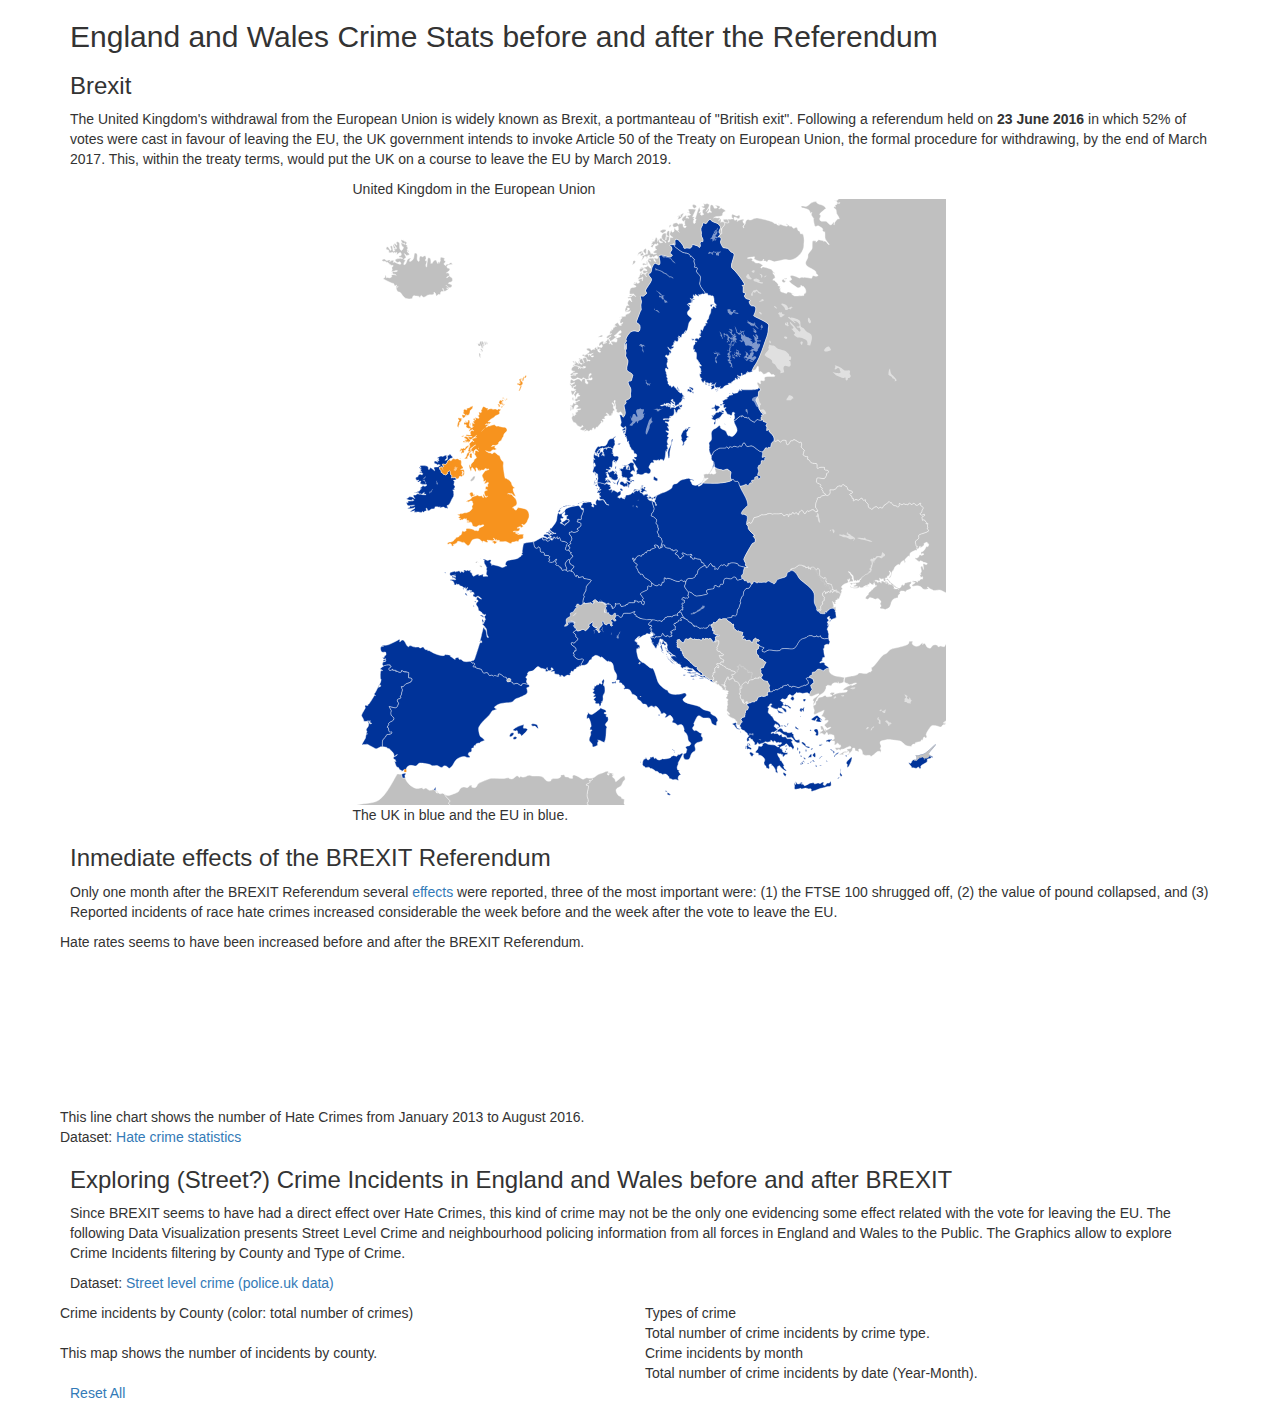
==== index3.html @ fe30524f "Improve history line" ====
<!DOCTYPE html>
<html lang="en">
<head>
<title> England and Wales Crime Stats before and after the BREXIT Referendum </title>

<meta charset="UTF-8">

<link rel="stylesheet" href="https://maxcdn.bootstrapcdn.com/bootstrap/3.3.7/css/bootstrap.min.css" integrity="sha384-BVYiiSIFeK1dGmJRAkycuHAHRg32OmUcww7on3RYdg4Va+PmSTsz/K68vbdEjh4u" crossorigin="anonymous">
<link rel="stylesheet" href="css/libs/dc.css"/>
<link rel="stylesheet" href="libs/keen-dashboard/keen-dashboards.css"/>
<link rel="stylesheet" href="/css/brexit.css"/>
</head>

<body class="">
<style>
#crime-types-chart text{
    fill: black;
}

div[class^="col-"] {
  padding-left: 5px;
  padding-right: 5px;
}
</style>
<div class="container">

    <h2>England and Wales Crime Stats before and after the Referendum</h2>

    <h3>Brexit</h3>

    <p>
    The United Kingdom's withdrawal from the European Union is widely known as Brexit, a portmanteau of "British exit". Following a referendum held on <b>23 June 2016</b> in which 52% of votes were cast in favour of leaving the EU, the UK government intends to invoke Article 50 of the Treaty on European Union, the formal procedure for withdrawing, by the end of March 2017. This, within the treaty terms, would put the UK on a course to leave the EU by March 2019.
    </p>
    
    <div class="row">
    <div class="col-md-6 col-md-offset-3 chart-wrapper">
        <div class="chart-title">
            United Kingdom in the European Union
        </div>
        <div >
            <img src="img/UK_location_in_the_EU_2016.svg" alt="Brexit image" style="">        
        </div>
        <div class="chart-notes">
            The UK in blue and the EU in blue.
        </div>
    </div>
    </div>
    
    <h3> Inmediate effects of the BREXIT Referendum</h3>

    <p>
    Only one month after the BREXIT Referendum several <a href="https://www.theguardian.com/politics/2016/jul/22/one-month-on-what-is-the-impact-of-the-brexit-vote-so-far">effects</a> were reported, three of the most important were: (1) the FTSE 100 shrugged off, (2) the value of pound collapsed, and (3) Reported incidents of race hate crimes increased considerable the week before and the week after the vote to leave the EU. 
    </p>

    <div class="row">
    <!--<div class="col-md-6 col-md-offset-3 chart-wrapper">-->
    <div class="col-md-11 chart-wrapper">
        <div class="chart-title">
            Hate rates seems to have been increased before and after the BREXIT Referendum.
        </div>
        <div >
            <svg id='crime_svg'>
        </div>
        <div class="chart-notes">
            This line chart shows the number of Hate Crimes from January 2013 to August 2016.
            <br/>
            Dataset: <a href="https://www.gov.uk/government/collections/hate-crime-statistics">Hate crime statistics</a>
        </div>
    </div>
    </div>  


    <h3> Exploring (Street?) Crime Incidents in England and Wales before and after BREXIT</h3>

    <p>
    Since BREXIT seems to have had a direct effect over Hate Crimes, this kind of crime may not be the only one evidencing some effect related with the vote for leaving the EU. The following Data Visualization presents Street Level Crime and neighbourhood policing information from all forces in England and Wales to the Public. The Graphics allow to explore Crime Incidents filtering by County and Type of Crime.
    </p>

    <p>
    Dataset: <a url="https://data.gov.uk/dataset/england-national-crime-mapping">Street level crime (police.uk data)</a>  
    </p>

    <div class="row">
        <div class="col-sm-6 chart-wrapper">
            <div class="chart-title">
                Crime incidents by County (color: total number of crimes)
            </div>
            <div id="uk-chart" class="">
                <div class="reset" style="visibility: hidden;">Selected: <span class="filter"></span>
                  <a href="javascript:usChart.filterAll();dc.redrawAll();">reset</a>
                </div>
            </div>
            <div class="chart-notes">
                This map shows the number of incidents by county.
            </div>
        </div>
        <div class="col-sm-6">
            <div class="chart-wrapper">
                <div class="chart-title">
                    Types of crime
                </div>
				<div id="crime-types-chart"></div>
                <div class="chart-notes">
                    Total number of crime incidents by crime type.
                </div>  
            </div>
            <div class="chart-wrapper">
                <div class="chart-title">
                    Crime incidents by month
                </div>
                <div id="crime-by-month" ></div>
                <div class="chart-notes">
                    Total number of crime incidents by date (Year-Month).
                </div>  
            </div>
        </div>
    </div>


    <div>
        <a href="javascript:dc.filterAll(); dc.renderAll();">Reset All</a>
    </div>

    <script   src="https://code.jquery.com/jquery-3.1.1.min.js"
              integrity="sha256-hVVnYaiADRTO2PzUGmuLJr8BLUSjGIZsDYGmIJLv2b8="
              crossorigin="anonymous"></script>
    <script type="text/javascript" src="js/libs/d3.js"></script>
    <script type="text/javascript" src="js/libs/crossfilter.js"></script>
    <script type="text/javascript" src="js/libs/dc.js"></script>
    <script type="text/javascript" src="js/coursework2.js"></script>
</div>

</body>
</html>
---- css/brexit.css ----
#crime_svg path.line { 
    stroke: steelblue;
    stroke-width: 1;
    fill: none;
}

.brexitLine { 
    stroke: grey;
    stroke-dasharray: 3,3;
    stroke-width: 2;
    fill: none;
}

#crime_svg .axis path,
#crime_svg .axis line {
    fill: none;
    stroke: black;
    stroke-width: 1;
    shape-rendering: crispEdges;
}

svg text {
	/*font-size: 20px;*/
}
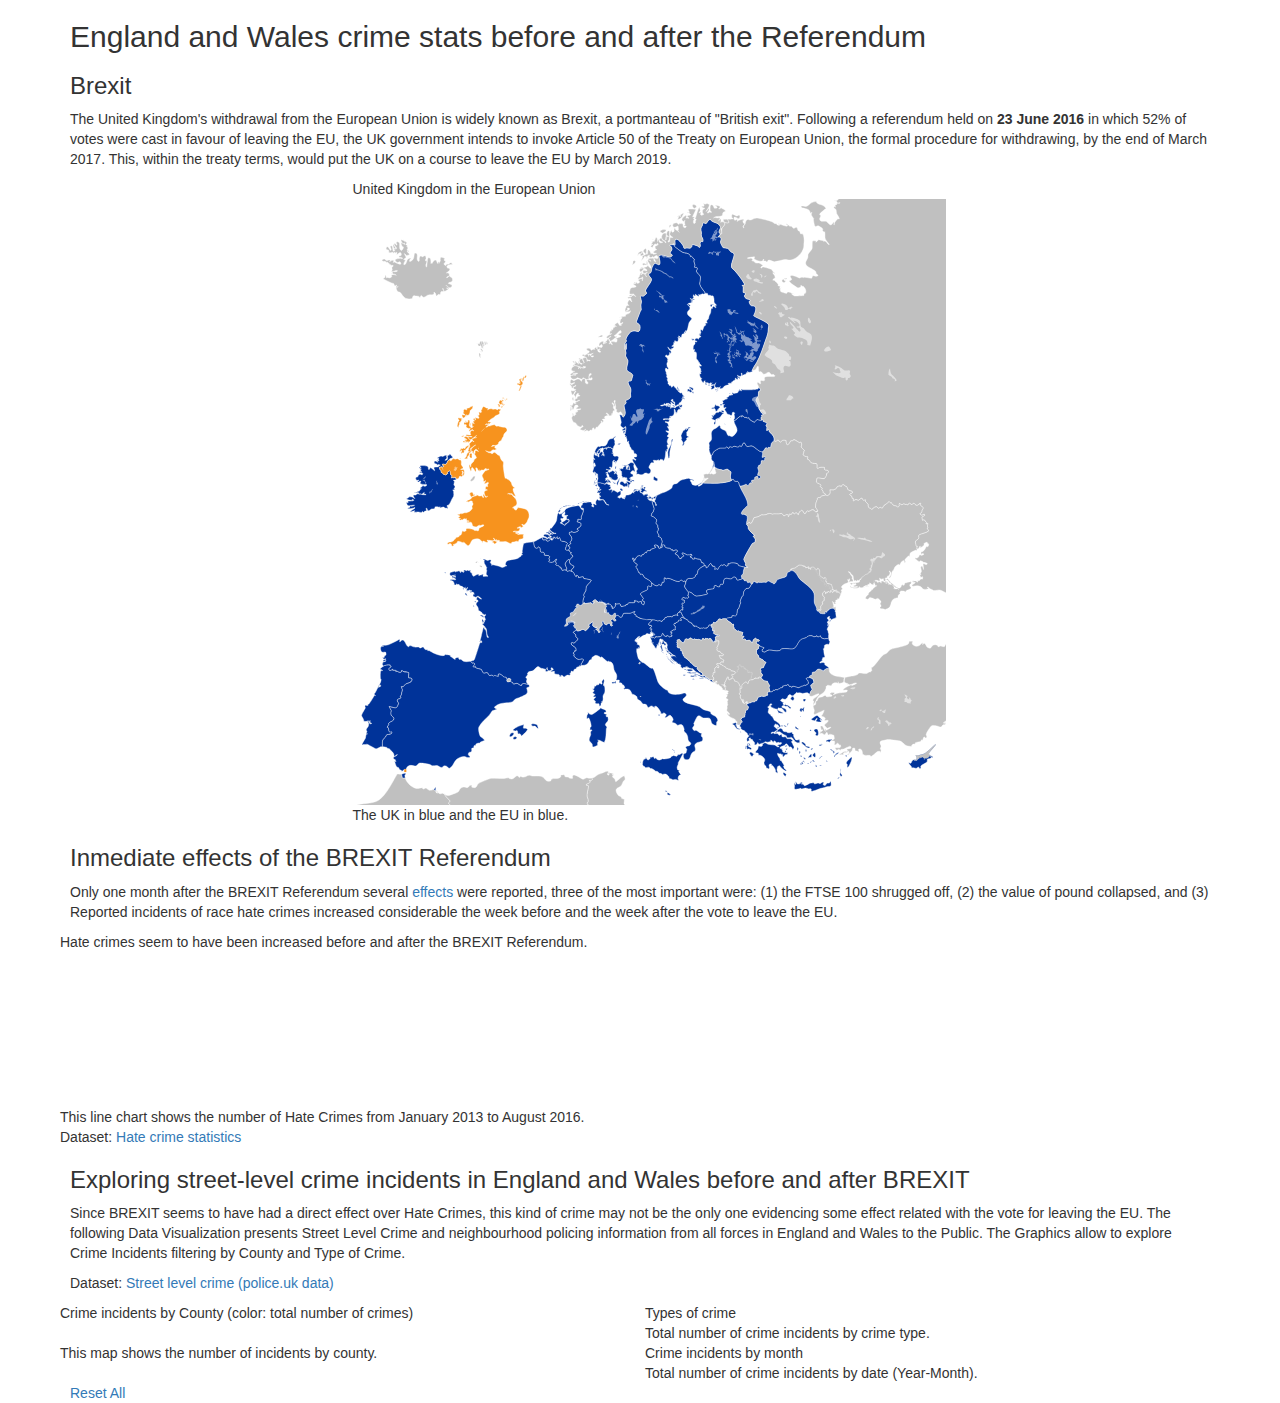
==== commit 94914db5: "Solve conflicts" ====
--- a/index3.html
+++ b/index3.html
@@ -1,7 +1,7 @@
 <!DOCTYPE html>
 <html lang="en">
 <head>
-<title> England and Wales Crime Stats before and after the BREXIT Referendum </title>
+<title> England and Wales crime stats before and after the BREXIT Referendum </title>
 
 <meta charset="UTF-8">
 
@@ -24,7 +24,7 @@
 </style>
 <div class="container">
 
-    <h2>England and Wales Crime Stats before and after the Referendum</h2>
+    <h2>England and Wales crime stats before and after the Referendum</h2>
 
     <h3>Brexit</h3>
 
@@ -56,7 +56,7 @@
     <!--<div class="col-md-6 col-md-offset-3 chart-wrapper">-->
     <div class="col-md-11 chart-wrapper">
         <div class="chart-title">
-            Hate rates seems to have been increased before and after the BREXIT Referendum.
+            Hate crimes seem to have been increased before and after the BREXIT Referendum.
         </div>
         <div >
             <svg id='crime_svg'>
@@ -70,7 +70,7 @@
     </div>  
 
 
-    <h3> Exploring (Street?) Crime Incidents in England and Wales before and after BREXIT</h3>
+    <h3> Exploring street-level crime incidents in England and Wales before and after BREXIT</h3>
 
     <p>
     Since BREXIT seems to have had a direct effect over Hate Crimes, this kind of crime may not be the only one evidencing some effect related with the vote for leaving the EU. The following Data Visualization presents Street Level Crime and neighbourhood policing information from all forces in England and Wales to the Public. The Graphics allow to explore Crime Incidents filtering by County and Type of Crime.
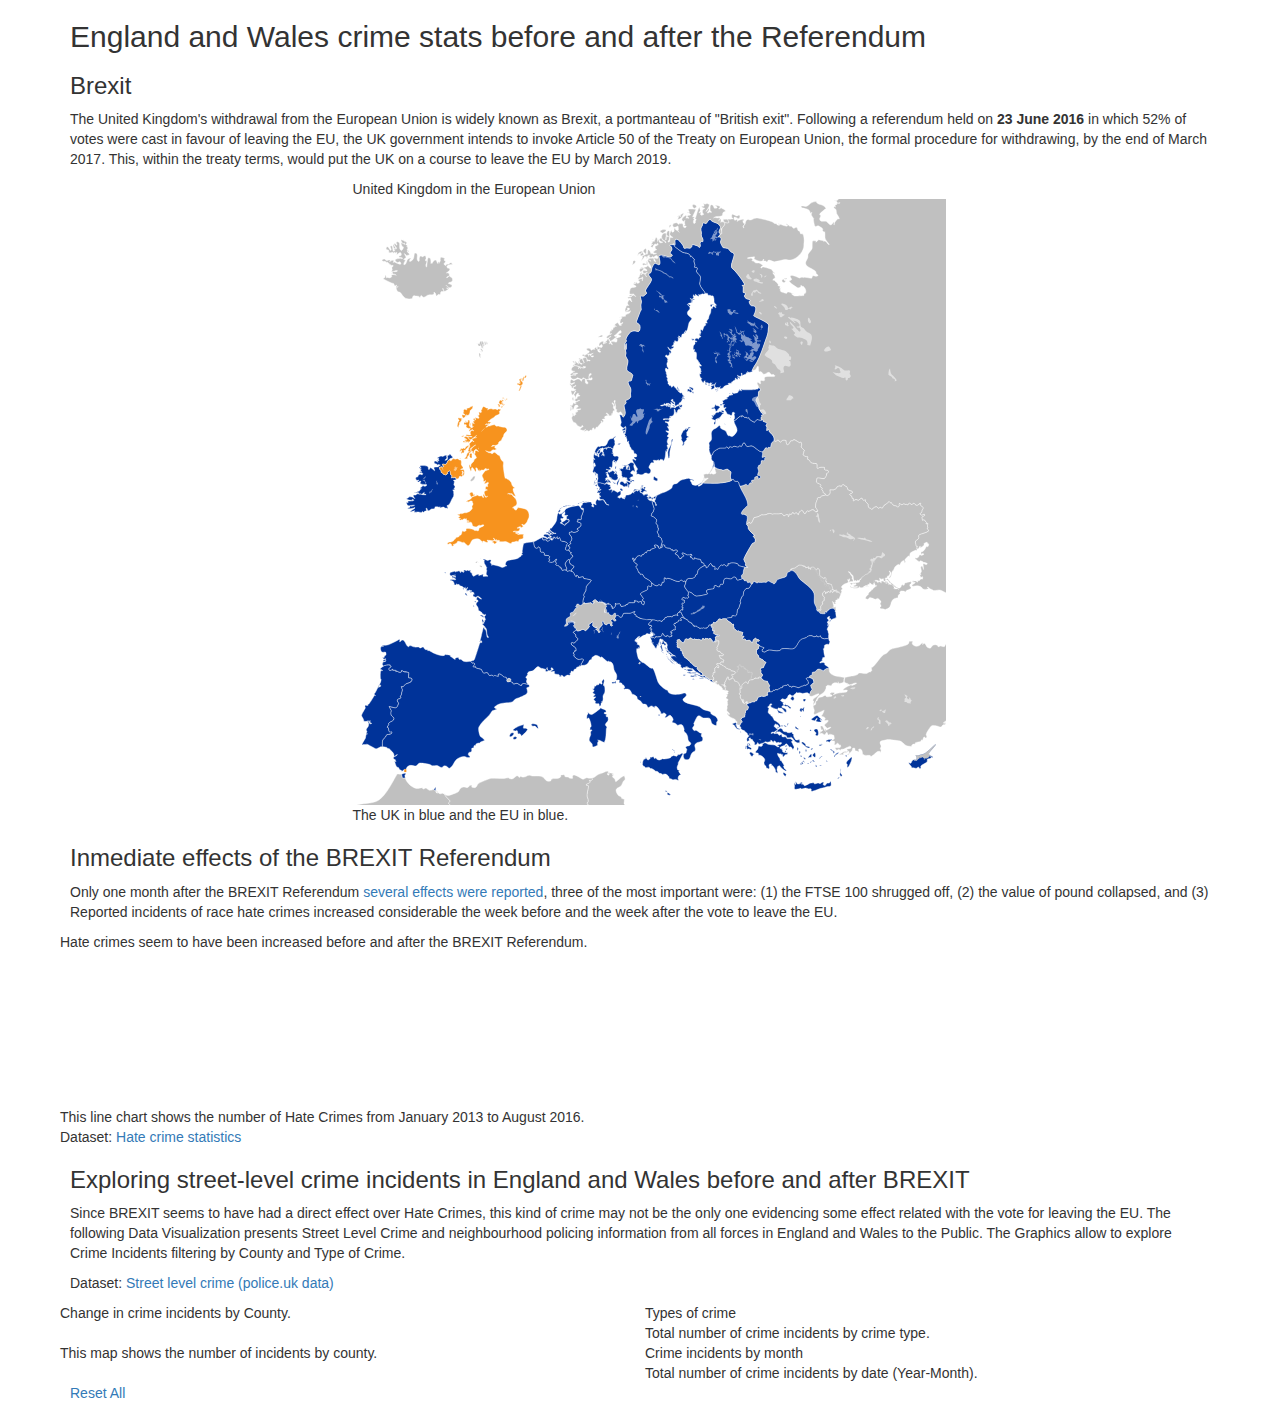
==== commit 670e2bef: "Problem with the format" ====
--- a/index3.html
+++ b/index3.html
@@ -49,7 +49,7 @@
     <h3> Inmediate effects of the BREXIT Referendum</h3>
 
     <p>
-    Only one month after the BREXIT Referendum several <a href="https://www.theguardian.com/politics/2016/jul/22/one-month-on-what-is-the-impact-of-the-brexit-vote-so-far">effects</a> were reported, three of the most important were: (1) the FTSE 100 shrugged off, (2) the value of pound collapsed, and (3) Reported incidents of race hate crimes increased considerable the week before and the week after the vote to leave the EU. 
+    Only one month after the BREXIT Referendum <a href="https://www.theguardian.com/politics/2016/jul/22/one-month-on-what-is-the-impact-of-the-brexit-vote-so-far">several effects were reported</a>, three of the most important were: (1) the FTSE 100 shrugged off, (2) the value of pound collapsed, and (3) Reported incidents of race hate crimes increased considerable the week before and the week after the vote to leave the EU. 
     </p>
 
     <div class="row">
@@ -83,7 +83,7 @@
     <div class="row">
         <div class="col-sm-6 chart-wrapper">
             <div class="chart-title">
-                Crime incidents by County (color: total number of crimes)
+                Change in crime incidents by County. 
             </div>
             <div id="uk-chart" class="">
                 <div class="reset" style="visibility: hidden;">Selected: <span class="filter"></span>
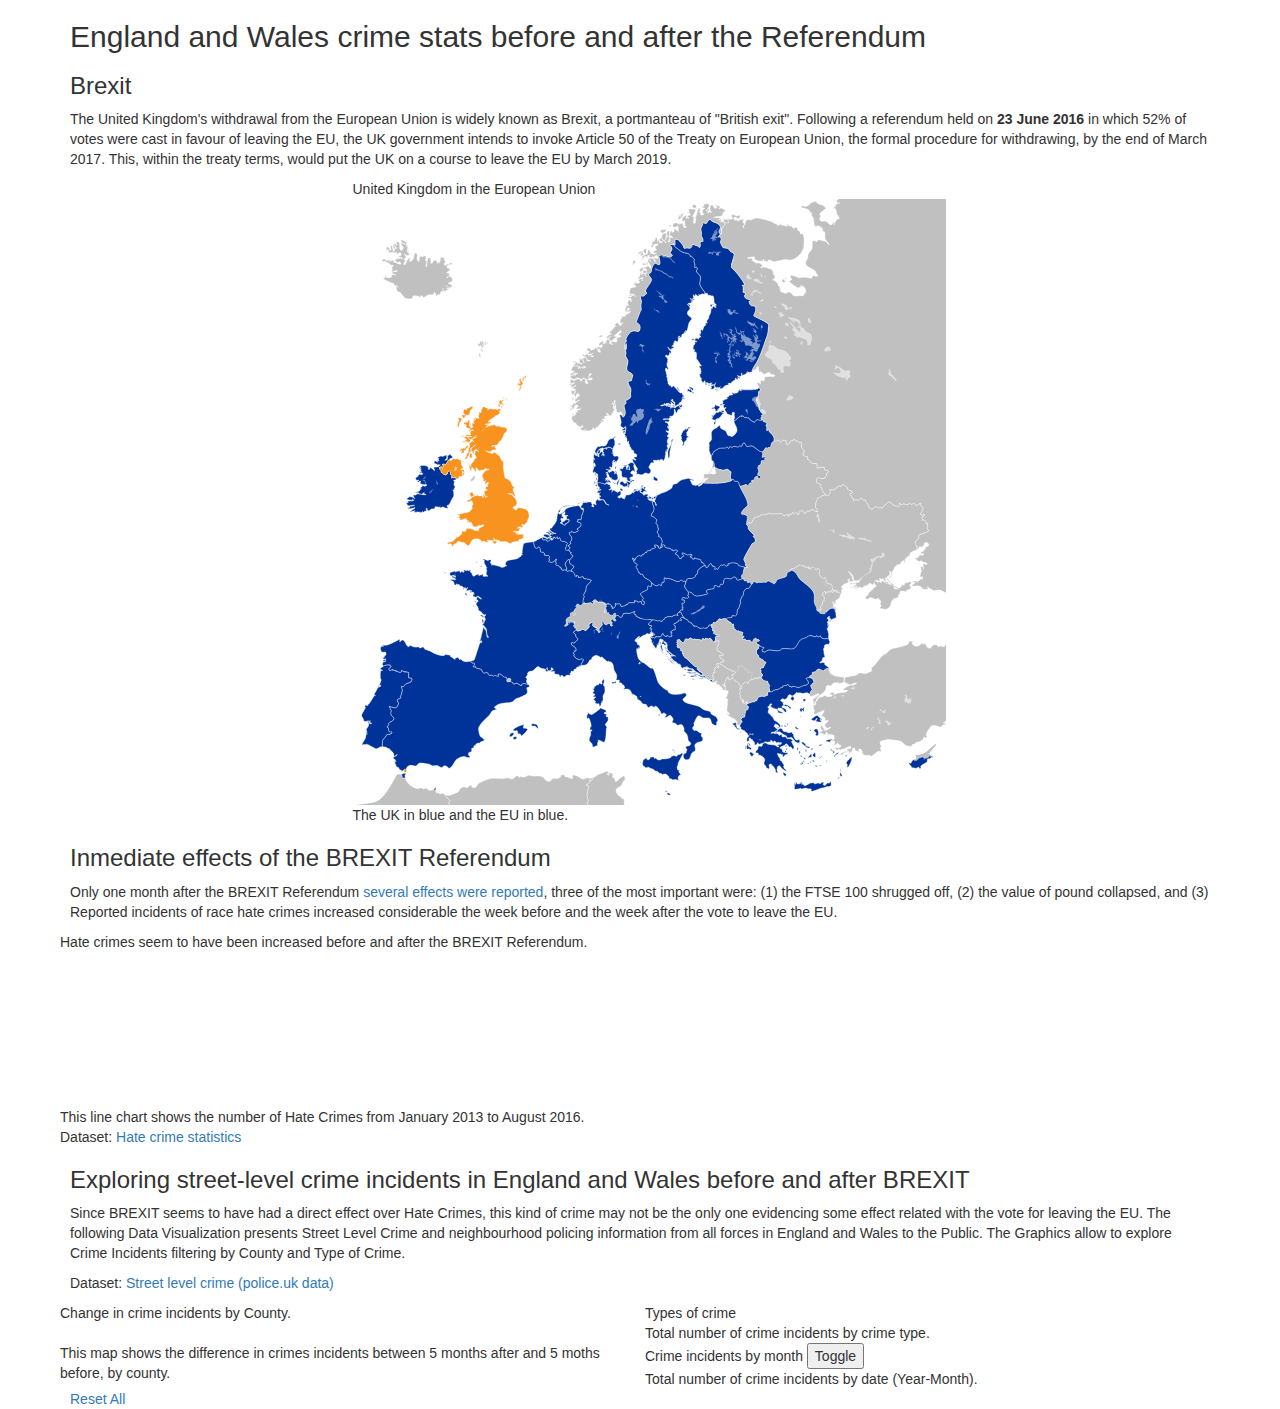
==== commit fdf40cde: "Minor changes" ====
--- a/index3.html
+++ b/index3.html
@@ -8,7 +8,7 @@
 <link rel="stylesheet" href="https://maxcdn.bootstrapcdn.com/bootstrap/3.3.7/css/bootstrap.min.css" integrity="sha384-BVYiiSIFeK1dGmJRAkycuHAHRg32OmUcww7on3RYdg4Va+PmSTsz/K68vbdEjh4u" crossorigin="anonymous">
 <link rel="stylesheet" href="css/libs/dc.css"/>
 <link rel="stylesheet" href="libs/keen-dashboard/keen-dashboards.css"/>
-<link rel="stylesheet" href="/css/brexit.css"/>
+<link rel="stylesheet" href="css/brexit.css"/>
 </head>
 
 <body class="">
@@ -91,7 +91,7 @@
                 </div>
             </div>
             <div class="chart-notes">
-                This map shows the number of incidents by county.
+                This map shows the difference in crimes incidents between 5 months after and 5 moths before, by county. 
             </div>
         </div>
         <div class="col-sm-6">
@@ -107,8 +107,10 @@
             <div class="chart-wrapper">
                 <div class="chart-title">
                     Crime incidents by month
+                    <button id="changePlotsButton">Toggle</button>
                 </div>
-                <div id="crime-by-month" ></div>
+                <div id="crime-by-month"></div>
+                <div id="crime-by-month-2"></div>
                 <div class="chart-notes">
                     Total number of crime incidents by date (Year-Month).
                 </div>  
